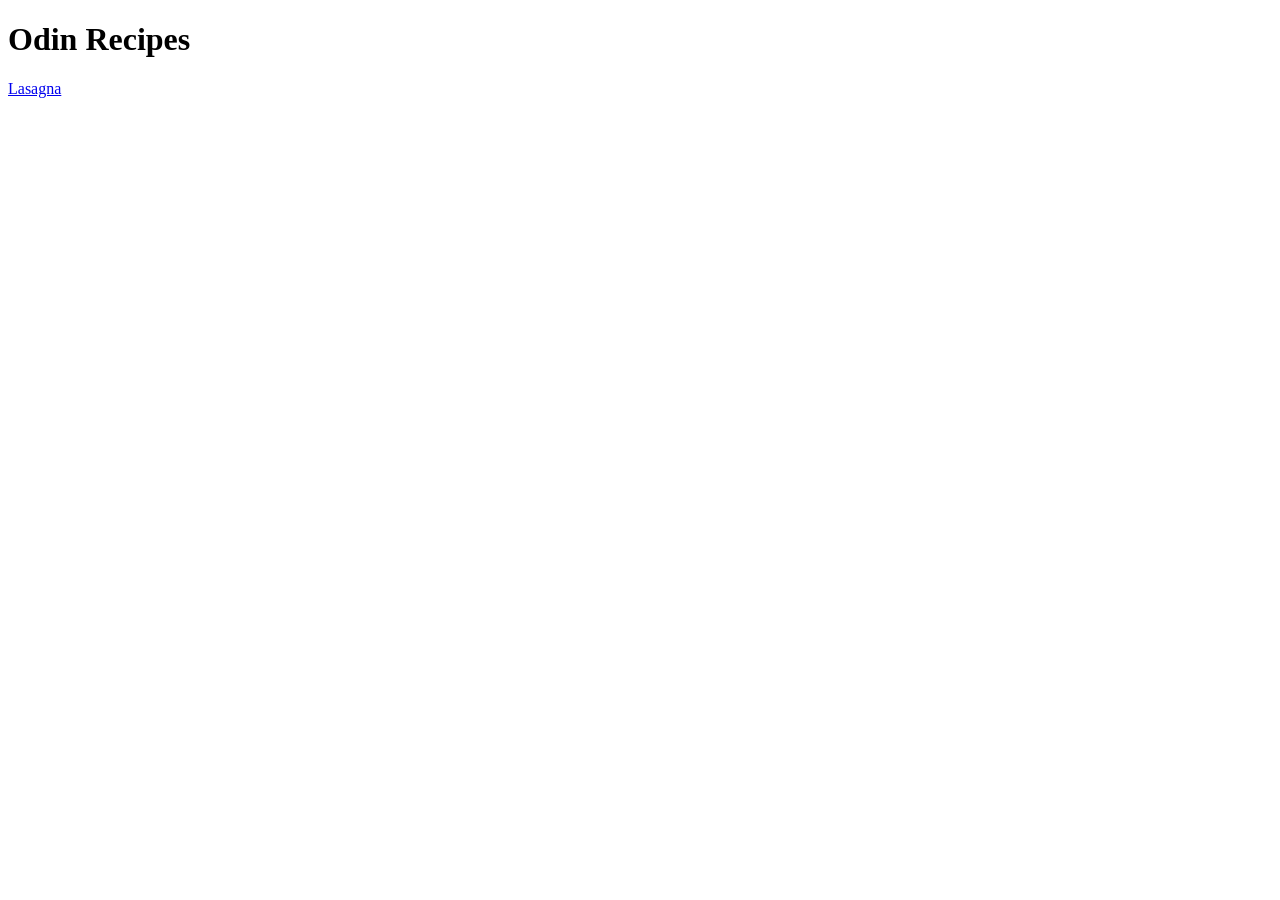
==== index.html @ 91448302 "Added a recipe page and one recipe, Lasagna." ====
<!DOCTYPE html>
<html lang="en">
<head>
    <meta charset="UTF-8">
    <meta name="viewport" content="width=device-width, initial-scale=1.0">
    <title>Document</title>
</head>
<body>
    <h1>Odin Recipes</h1>  
    <a href="/recipes/lasagna.html">Lasagna</a>
</body>
</html>
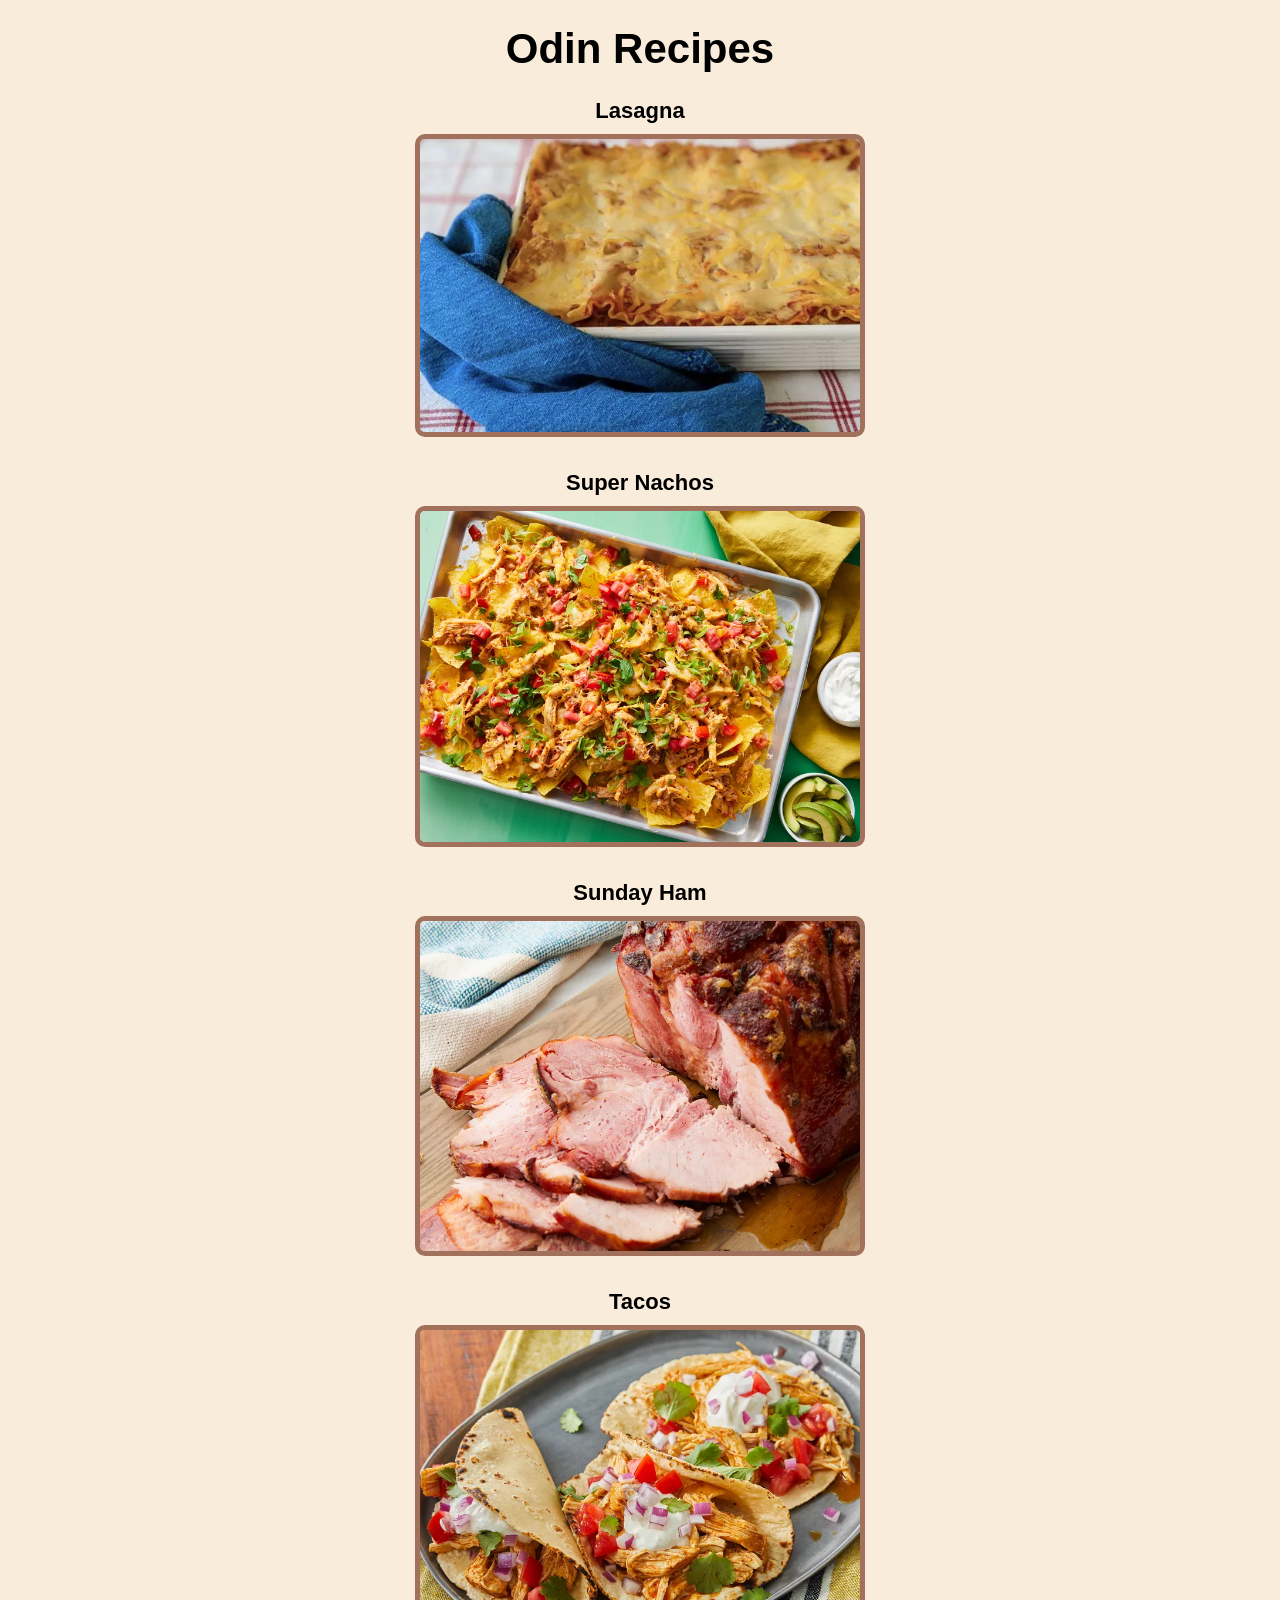
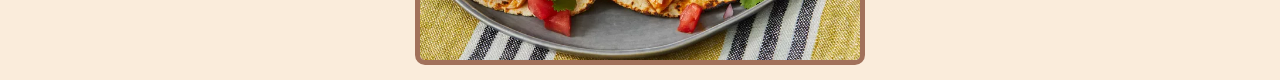
==== commit b8bb9884: "Added new pages and default template images to fill the main page" ====
--- a/index.html
+++ b/index.html
@@ -3,10 +3,26 @@
 <head>
     <meta charset="UTF-8">
     <meta name="viewport" content="width=device-width, initial-scale=1.0">
-    <title>Document</title>
+    <link rel="stylesheet" href="styles.css">
+    <title>Odin Recipes</title>
 </head>
 <body>
     <h1>Odin Recipes</h1>  
-    <a href="/recipes/lasagna.html">Lasagna</a>
+    <h5>Lasagna</h5>
+    <div class="image-container">
+        <a href="/recipes/lasagna.html"><img src="/images/lasagna.jpeg"></a>
+    </div>
+    <h5>Super Nachos</h5>
+    <div class="image-container">
+        <a href="/recipes/nachos.html"><img src="/images/Nachos.jpeg"></a>
+    </div>
+    <h5>Sunday Ham</h5>
+    <div class="image-container">
+        <a href="/recipes/lasagna.html"><img src="/images/sunday-ham.jpeg"></a>
+    </div>
+    <h5>Tacos</h5>
+    <div class="image-container">
+        <a href="/recipes/nachos.html"><img src="/images/tacos.jpeg"></a>
+    </div>
 </body>
 </html>
--- a/styles.css
+++ b/styles.css
@@ -0,0 +1,48 @@
+* {
+    margin: 0;
+    padding: 0;
+    box-sizing: border-box;
+}
+
+body {
+    background-color: rgb(250, 236, 219);
+    font-family: Arial, Helvetica, sans-serif;
+    font-size: 20px;
+    width: 75%;
+    margin: 0px auto;
+}
+
+p, li {
+    margin: 15px auto;
+}
+
+.image-container {
+    display: block;
+    text-align: center;
+}
+
+h1 {
+    font-size: 42px;
+    margin: 25px auto;
+    text-align: center;
+}
+
+h4 {
+    font-size: 20px;
+    margin-top: 25px;
+}
+
+h5 {
+    margin-top: 18px;
+    font-size: 22px;
+    text-align: center;
+}
+
+img {
+    width: 450px;
+    margin: 10px 10px;
+    border: 5px solid rgb(161, 113, 91);
+    border-radius: 10px;
+}
+
+
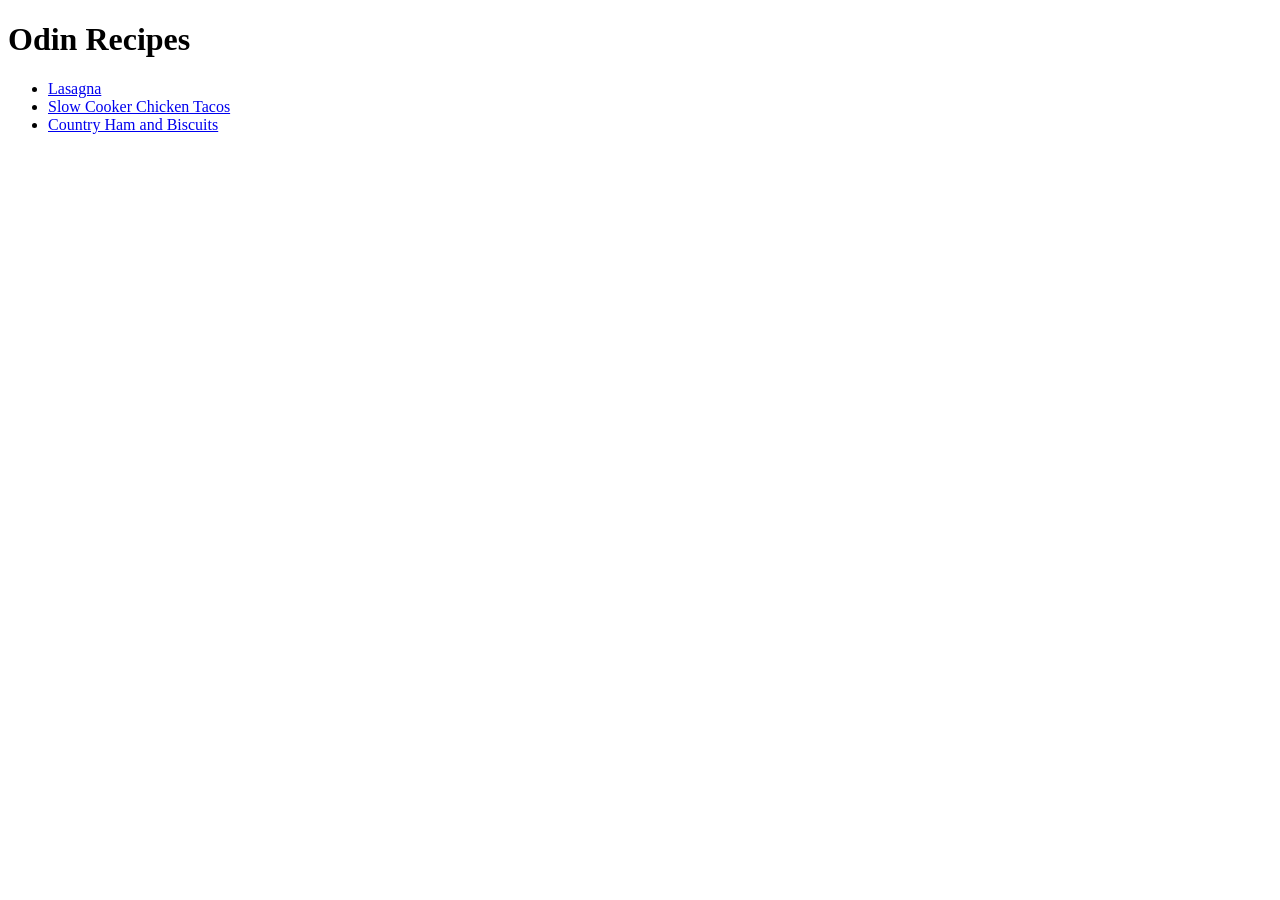
==== commit 72ac3b4d: "First draft of Odin-Recipes with 3 recipes" ====
--- a/index.html
+++ b/index.html
@@ -3,26 +3,14 @@
 <head>
     <meta charset="UTF-8">
     <meta name="viewport" content="width=device-width, initial-scale=1.0">
-    <link rel="stylesheet" href="styles.css">
     <title>Odin Recipes</title>
 </head>
 <body>
-    <h1>Odin Recipes</h1>  
-    <h5>Lasagna</h5>
-    <div class="image-container">
-        <a href="/recipes/lasagna.html"><img src="/images/lasagna.jpeg"></a>
-    </div>
-    <h5>Super Nachos</h5>
-    <div class="image-container">
-        <a href="/recipes/nachos.html"><img src="/images/Nachos.jpeg"></a>
-    </div>
-    <h5>Sunday Ham</h5>
-    <div class="image-container">
-        <a href="/recipes/lasagna.html"><img src="/images/sunday-ham.jpeg"></a>
-    </div>
-    <h5>Tacos</h5>
-    <div class="image-container">
-        <a href="/recipes/nachos.html"><img src="/images/tacos.jpeg"></a>
-    </div>
+    <h1>Odin Recipes</h1>
+    <ul>
+        <li><a href="recipes/lasagna.html">Lasagna</a></li>
+        <li><a href="recipes/slow-cooker-chicken-tacos.html">Slow Cooker Chicken Tacos</a></li>
+        <li><a href="recipes/country-ham-biscuits.html">Country Ham and Biscuits</a></li>
+    </ul>     
 </body>
 </html>
